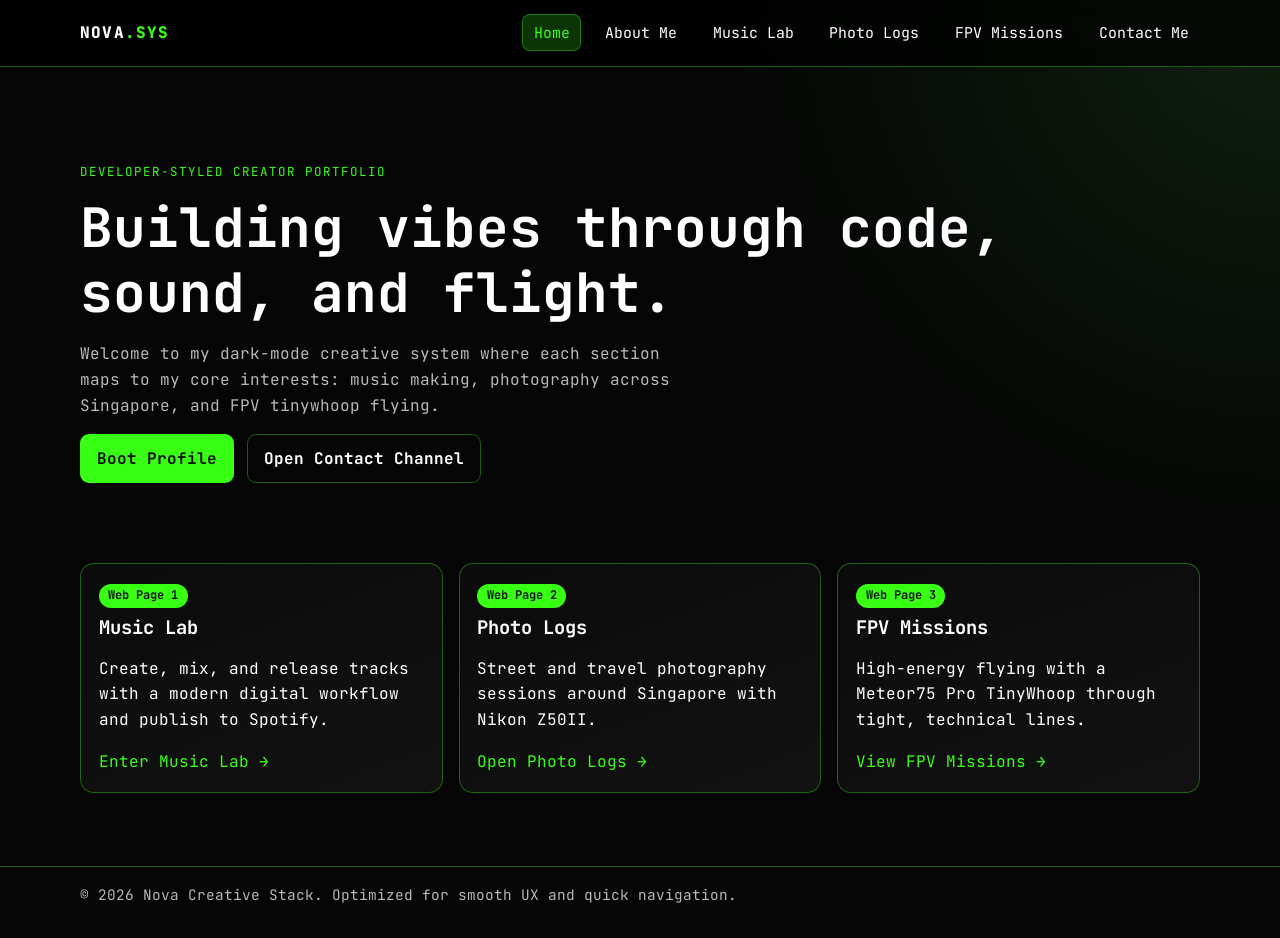
==== index.html @ 656d1f1f "Create multi-page developer-themed portfolio website" ====
<!doctype html>
<html lang="en">
  <head>
    <meta charset="UTF-8" />
    <meta name="viewport" content="width=device-width, initial-scale=1.0" />
    <title>Nova Dev Hub | Home</title>
    <link rel="preconnect" href="https://fonts.googleapis.com" />
    <link rel="preconnect" href="https://fonts.gstatic.com" crossorigin />
    <link
      href="https://fonts.googleapis.com/css2?family=JetBrains+Mono:wght@400;700;800&display=swap"
      rel="stylesheet"
    />
    <link rel="stylesheet" href="styles.css" />
  </head>
  <body>
    <nav class="top-nav">
      <div class="container nav-inner">
        <a class="brand" href="index.html">NOVA<span>.SYS</span></a>
        <ul class="nav-links">
          <li><a class="active" href="index.html">Home</a></li>
          <li><a href="about.html">About Me</a></li>
          <li><a href="music.html">Music Lab</a></li>
          <li><a href="photography.html">Photo Logs</a></li>
          <li><a href="fpv.html">FPV Missions</a></li>
          <li><a href="contact.html">Contact Me</a></li>
        </ul>
      </div>
    </nav>

    <header class="hero container reveal">
      <p class="eyebrow">Developer-styled creator portfolio</p>
      <h1>Building vibes through code, sound, and flight.</h1>
      <p class="subtitle">
        Welcome to my dark-mode creative system where each section maps to my core interests: music making,
        photography across Singapore, and FPV tinywhoop flying.
      </p>
      <div class="cta-row">
        <a class="btn primary" href="about.html">Boot Profile</a>
        <a class="btn secondary" href="contact.html">Open Contact Channel</a>
      </div>
    </header>

    <main class="container section">
      <section class="grid-3">
        <article class="card reveal">
          <span class="pill">Web Page 1</span>
          <h3>Music Lab</h3>
          <p>Create, mix, and release tracks with a modern digital workflow and publish to Spotify.</p>
          <a href="music.html">Enter Music Lab →</a>
        </article>
        <article class="card reveal">
          <span class="pill">Web Page 2</span>
          <h3>Photo Logs</h3>
          <p>Street and travel photography sessions around Singapore with Nikon Z50II.</p>
          <a href="photography.html">Open Photo Logs →</a>
        </article>
        <article class="card reveal">
          <span class="pill">Web Page 3</span>
          <h3>FPV Missions</h3>
          <p>High-energy flying with a Meteor75 Pro TinyWhoop through tight, technical lines.</p>
          <a href="fpv.html">View FPV Missions →</a>
        </article>
      </section>
    </main>

    <footer>
      <div class="container footer-inner">© 2026 Nova Creative Stack. Optimized for smooth UX and quick navigation.</div>
    </footer>
    <script src="script.js"></script>
  </body>
</html>
---- styles.css ----
:root {
  --bg: #050505;
  --panel: #0b0b0b;
  --panel-2: #121212;
  --text: #ffffff;
  --muted: #b8b8b8;
  --neon: #39ff14;
  --neon-soft: rgba(57, 255, 20, 0.2);
  --border: rgba(57, 255, 20, 0.35);
  --max-width: 1120px;
}

* {
  box-sizing: border-box;
}

html,
body {
  margin: 0;
  padding: 0;
  background: radial-gradient(circle at top right, #0f1f0f 0%, var(--bg) 36%);
  color: var(--text);
  font-family: "JetBrains Mono", monospace;
  line-height: 1.6;
  scroll-behavior: smooth;
}

body {
  min-height: 100vh;
}

a {
  color: var(--neon);
  text-decoration: none;
}

a:hover {
  text-shadow: 0 0 12px var(--neon-soft);
}

.container {
  width: min(var(--max-width), 92vw);
  margin: 0 auto;
}

.top-nav {
  position: sticky;
  top: 0;
  z-index: 100;
  background: rgba(0, 0, 0, 0.72);
  border-bottom: 1px solid var(--border);
  backdrop-filter: blur(8px);
}

.nav-inner {
  display: flex;
  align-items: center;
  justify-content: space-between;
  padding: 0.9rem 0;
}

.brand {
  color: var(--text);
  font-weight: 800;
  letter-spacing: 1.2px;
}

.brand span {
  color: var(--neon);
}

.nav-links {
  list-style: none;
  display: flex;
  flex-wrap: wrap;
  gap: 0.8rem;
  margin: 0;
  padding: 0;
}

.nav-links a {
  display: inline-block;
  padding: 0.35rem 0.65rem;
  border: 1px solid transparent;
  border-radius: 8px;
  color: var(--text);
  font-size: 0.93rem;
  transition: 220ms ease;
}

.nav-links a:hover,
.nav-links a.active {
  border-color: var(--border);
  color: var(--neon);
  background: var(--neon-soft);
}

.hero {
  padding: 5.2rem 0 3rem;
}

.eyebrow {
  color: var(--neon);
  text-transform: uppercase;
  letter-spacing: 2px;
  font-size: 0.78rem;
}

h1,
h2,
h3 {
  line-height: 1.2;
  margin-top: 0;
}

h1 {
  font-size: clamp(2rem, 5vw, 3.4rem);
  margin: 0.5rem 0 1rem;
}

.subtitle {
  max-width: 62ch;
  color: var(--muted);
}

.grid-3 {
  display: grid;
  grid-template-columns: repeat(3, minmax(0, 1fr));
  gap: 1rem;
}

.card {
  background: linear-gradient(160deg, var(--panel), var(--panel-2));
  border: 1px solid var(--border);
  border-radius: 14px;
  padding: 1.1rem;
  box-shadow: 0 0 0 rgba(57, 255, 20, 0);
  transition: transform 260ms ease, box-shadow 260ms ease, border-color 260ms ease;
}

.card:hover {
  transform: translateY(-4px);
  box-shadow: 0 0 22px var(--neon-soft);
  border-color: rgba(57, 255, 20, 0.6);
}

.card h3 {
  margin-bottom: 0.6rem;
}

.pill {
  display: inline-block;
  font-size: 0.75rem;
  color: #001500;
  background: var(--neon);
  border-radius: 999px;
  padding: 0.15rem 0.6rem;
  margin-bottom: 0.6rem;
  font-weight: 700;
}

.section {
  padding: 2rem 0;
}

.cta-row {
  display: flex;
  gap: 0.8rem;
  flex-wrap: wrap;
  margin-top: 1rem;
}

.btn {
  display: inline-flex;
  align-items: center;
  justify-content: center;
  border-radius: 9px;
  padding: 0.65rem 1rem;
  border: 1px solid var(--border);
  font-weight: 700;
  transition: 220ms ease;
}

.btn.primary {
  background: var(--neon);
  color: #011300;
}

.btn.secondary {
  color: var(--text);
  background: transparent;
}

.btn:hover {
  transform: translateY(-1px);
}

.page-header {
  padding: 3.4rem 0 1.2rem;
}

.timeline {
  border-left: 2px dashed var(--border);
  padding-left: 1rem;
  display: grid;
  gap: 1rem;
}

.timeline .item {
  background: var(--panel);
  border: 1px solid var(--border);
  border-radius: 12px;
  padding: 0.9rem;
}

label {
  font-weight: 700;
}

input,
textarea {
  width: 100%;
  background: #080808;
  border: 1px solid var(--border);
  border-radius: 8px;
  color: var(--text);
  padding: 0.65rem;
  font-family: inherit;
}

textarea {
  min-height: 150px;
  resize: vertical;
}

form {
  display: grid;
  gap: 0.8rem;
}

footer {
  margin-top: 2.6rem;
  border-top: 1px solid var(--border);
  color: var(--muted);
}

.footer-inner {
  padding: 1rem 0 2rem;
  font-size: 0.9rem;
}

.reveal {
  opacity: 0;
  transform: translateY(10px);
  transition: opacity 550ms ease, transform 550ms ease;
}

.reveal.visible {
  opacity: 1;
  transform: translateY(0);
}

@media (max-width: 900px) {
  .grid-3 {
    grid-template-columns: 1fr;
  }

  .nav-inner {
    flex-direction: column;
    align-items: flex-start;
    gap: 0.65rem;
  }
}
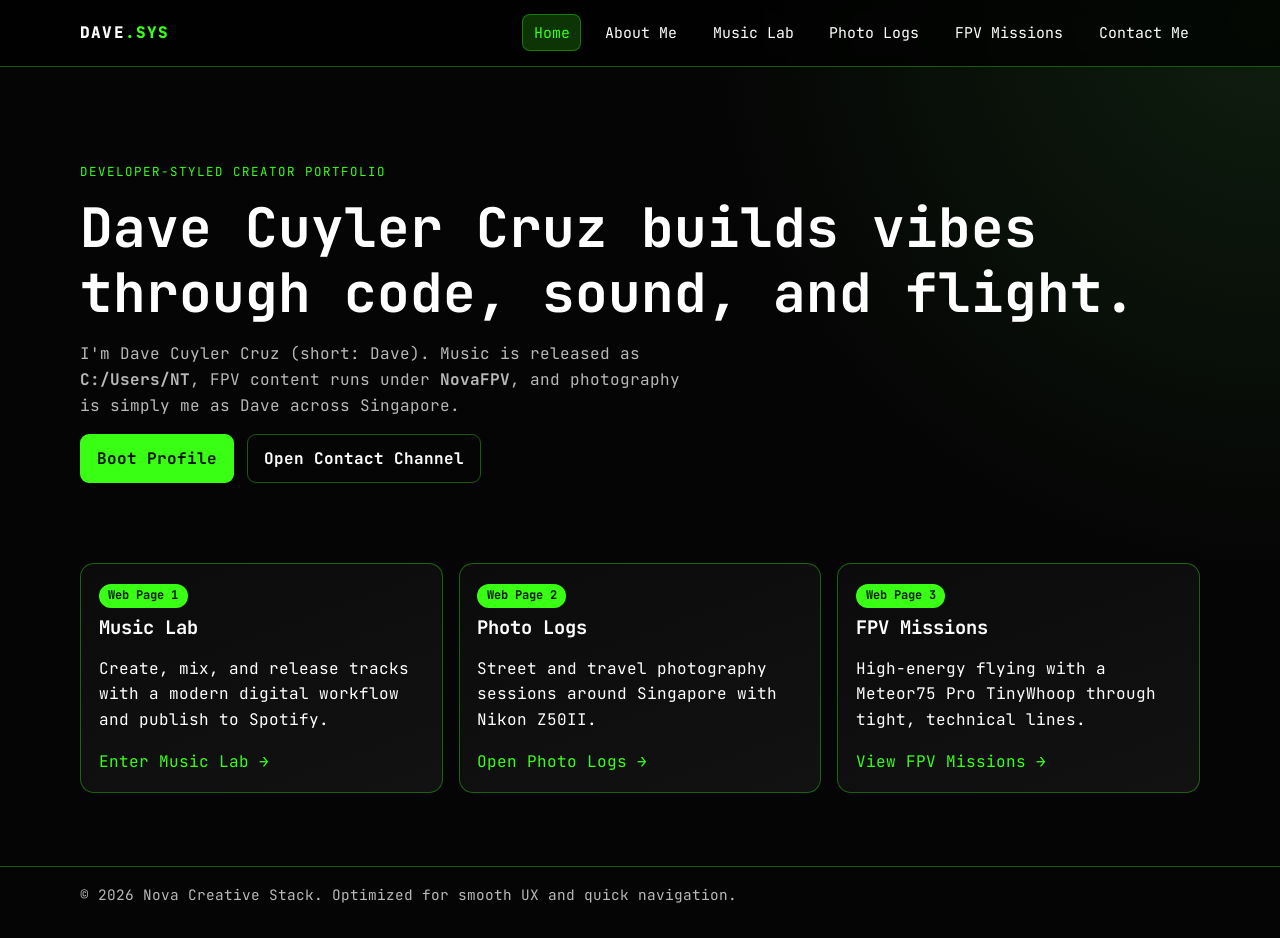
==== commit dec1e3cc: "Update site identity with Dave name and creator pseudonyms" ====
--- a/index.html
+++ b/index.html
@@ -15,7 +15,7 @@
   <body>
     <nav class="top-nav">
       <div class="container nav-inner">
-        <a class="brand" href="index.html">NOVA<span>.SYS</span></a>
+        <a class="brand" href="index.html">DAVE<span>.SYS</span></a>
         <ul class="nav-links">
           <li><a class="active" href="index.html">Home</a></li>
           <li><a href="about.html">About Me</a></li>
@@ -29,10 +29,9 @@
 
     <header class="hero container reveal">
       <p class="eyebrow">Developer-styled creator portfolio</p>
-      <h1>Building vibes through code, sound, and flight.</h1>
+      <h1>Dave Cuyler Cruz builds vibes through code, sound, and flight.</h1>
       <p class="subtitle">
-        Welcome to my dark-mode creative system where each section maps to my core interests: music making,
-        photography across Singapore, and FPV tinywhoop flying.
+        I'm Dave Cuyler Cruz (short: Dave). Music is released as <strong>C:/Users/NT</strong>, FPV content runs under <strong>NovaFPV</strong>, and photography is simply me as Dave across Singapore.
       </p>
       <div class="cta-row">
         <a class="btn primary" href="about.html">Boot Profile</a>
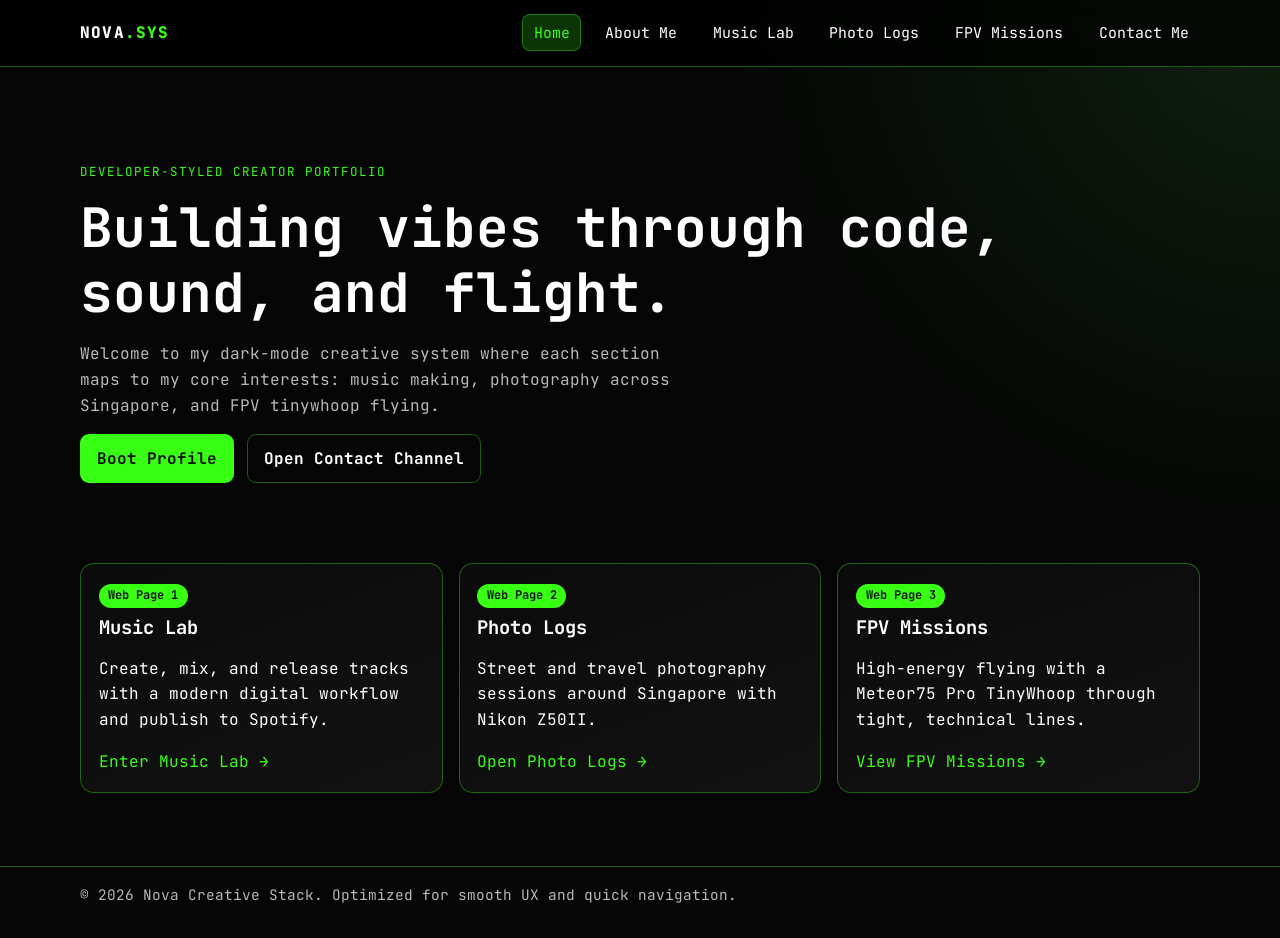
==== commit 134f7126: "Merge branch 'main' into codex/create-personal-interests-website-hf38bs" ====
--- a/index.html
+++ b/index.html
@@ -15,7 +15,7 @@
   <body>
     <nav class="top-nav">
       <div class="container nav-inner">
-        <a class="brand" href="index.html">DAVE<span>.SYS</span></a>
+        <a class="brand" href="index.html">NOVA<span>.SYS</span></a>
         <ul class="nav-links">
           <li><a class="active" href="index.html">Home</a></li>
           <li><a href="about.html">About Me</a></li>
@@ -29,9 +29,10 @@
 
     <header class="hero container reveal">
       <p class="eyebrow">Developer-styled creator portfolio</p>
-      <h1>Dave Cuyler Cruz builds vibes through code, sound, and flight.</h1>
+      <h1>Building vibes through code, sound, and flight.</h1>
       <p class="subtitle">
-        I'm Dave Cuyler Cruz (short: Dave). Music is released as <strong>C:/Users/NT</strong>, FPV content runs under <strong>NovaFPV</strong>, and photography is simply me as Dave across Singapore.
+        Welcome to my dark-mode creative system where each section maps to my core interests: music making,
+        photography across Singapore, and FPV tinywhoop flying.
       </p>
       <div class="cta-row">
         <a class="btn primary" href="about.html">Boot Profile</a>
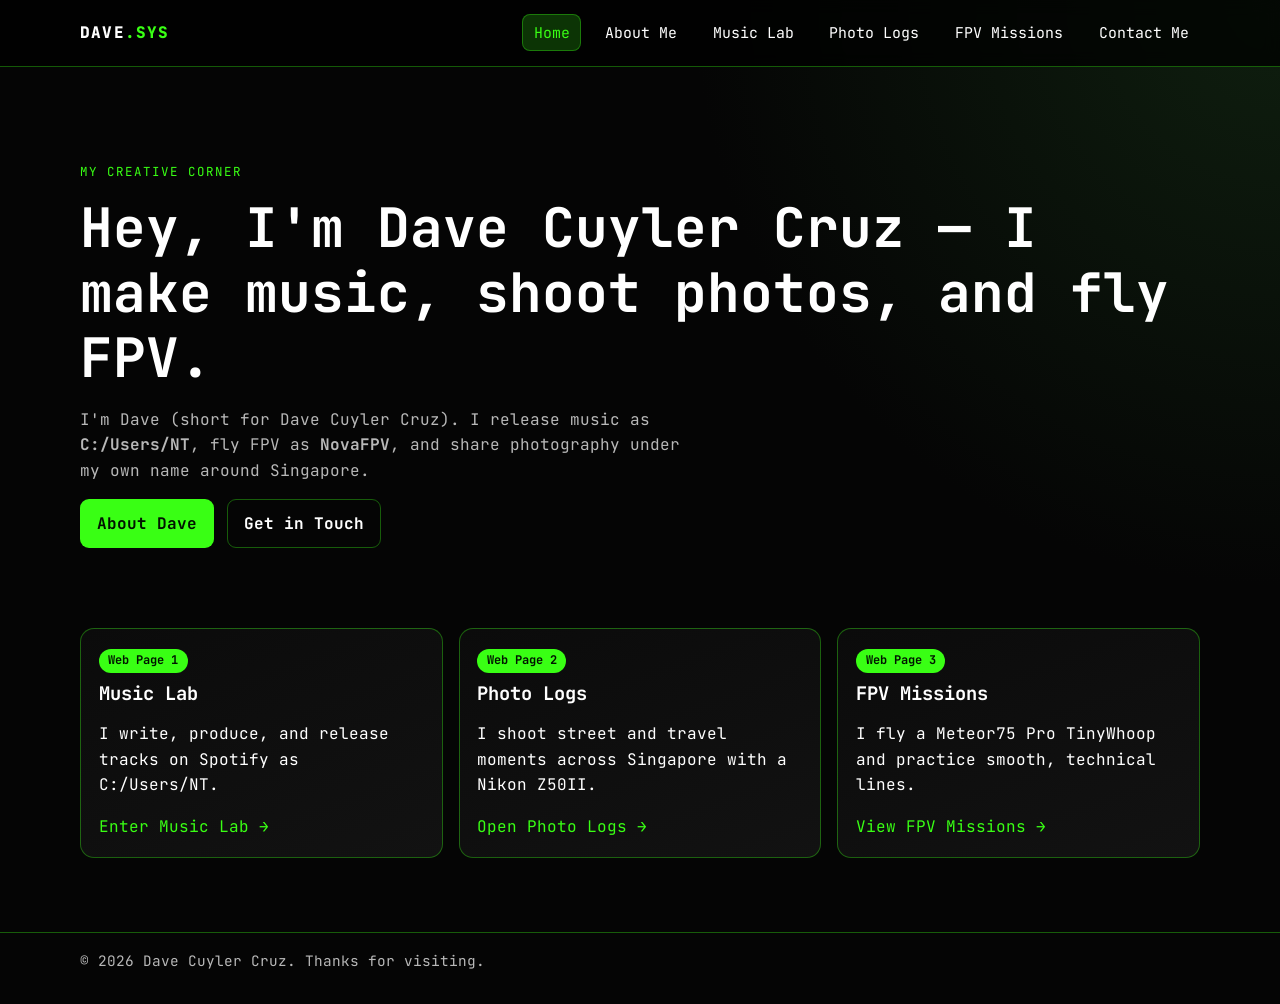
==== commit c2604746: "Refine page copy to sound more natural and conversational" ====
--- a/index.html
+++ b/index.html
@@ -15,7 +15,7 @@
   <body>
     <nav class="top-nav">
       <div class="container nav-inner">
-        <a class="brand" href="index.html">NOVA<span>.SYS</span></a>
+        <a class="brand" href="index.html">DAVE<span>.SYS</span></a>
         <ul class="nav-links">
           <li><a class="active" href="index.html">Home</a></li>
           <li><a href="about.html">About Me</a></li>
@@ -28,15 +28,14 @@
     </nav>
 
     <header class="hero container reveal">
-      <p class="eyebrow">Developer-styled creator portfolio</p>
-      <h1>Building vibes through code, sound, and flight.</h1>
+      <p class="eyebrow">My creative corner</p>
+      <h1>Hey, I'm Dave Cuyler Cruz — I make music, shoot photos, and fly FPV.</h1>
       <p class="subtitle">
-        Welcome to my dark-mode creative system where each section maps to my core interests: music making,
-        photography across Singapore, and FPV tinywhoop flying.
+        I'm Dave (short for Dave Cuyler Cruz). I release music as <strong>C:/Users/NT</strong>, fly FPV as <strong>NovaFPV</strong>, and share photography under my own name around Singapore.
       </p>
       <div class="cta-row">
-        <a class="btn primary" href="about.html">Boot Profile</a>
-        <a class="btn secondary" href="contact.html">Open Contact Channel</a>
+        <a class="btn primary" href="about.html">About Dave</a>
+        <a class="btn secondary" href="contact.html">Get in Touch</a>
       </div>
     </header>
 
@@ -45,26 +44,26 @@
         <article class="card reveal">
           <span class="pill">Web Page 1</span>
           <h3>Music Lab</h3>
-          <p>Create, mix, and release tracks with a modern digital workflow and publish to Spotify.</p>
+          <p>I write, produce, and release tracks on Spotify as C:/Users/NT.</p>
           <a href="music.html">Enter Music Lab →</a>
         </article>
         <article class="card reveal">
           <span class="pill">Web Page 2</span>
           <h3>Photo Logs</h3>
-          <p>Street and travel photography sessions around Singapore with Nikon Z50II.</p>
+          <p>I shoot street and travel moments across Singapore with a Nikon Z50II.</p>
           <a href="photography.html">Open Photo Logs →</a>
         </article>
         <article class="card reveal">
           <span class="pill">Web Page 3</span>
           <h3>FPV Missions</h3>
-          <p>High-energy flying with a Meteor75 Pro TinyWhoop through tight, technical lines.</p>
+          <p>I fly a Meteor75 Pro TinyWhoop and practice smooth, technical lines.</p>
           <a href="fpv.html">View FPV Missions →</a>
         </article>
       </section>
     </main>
 
     <footer>
-      <div class="container footer-inner">© 2026 Nova Creative Stack. Optimized for smooth UX and quick navigation.</div>
+      <div class="container footer-inner">© 2026 Dave Cuyler Cruz. Thanks for visiting.</div>
     </footer>
     <script src="script.js"></script>
   </body>
